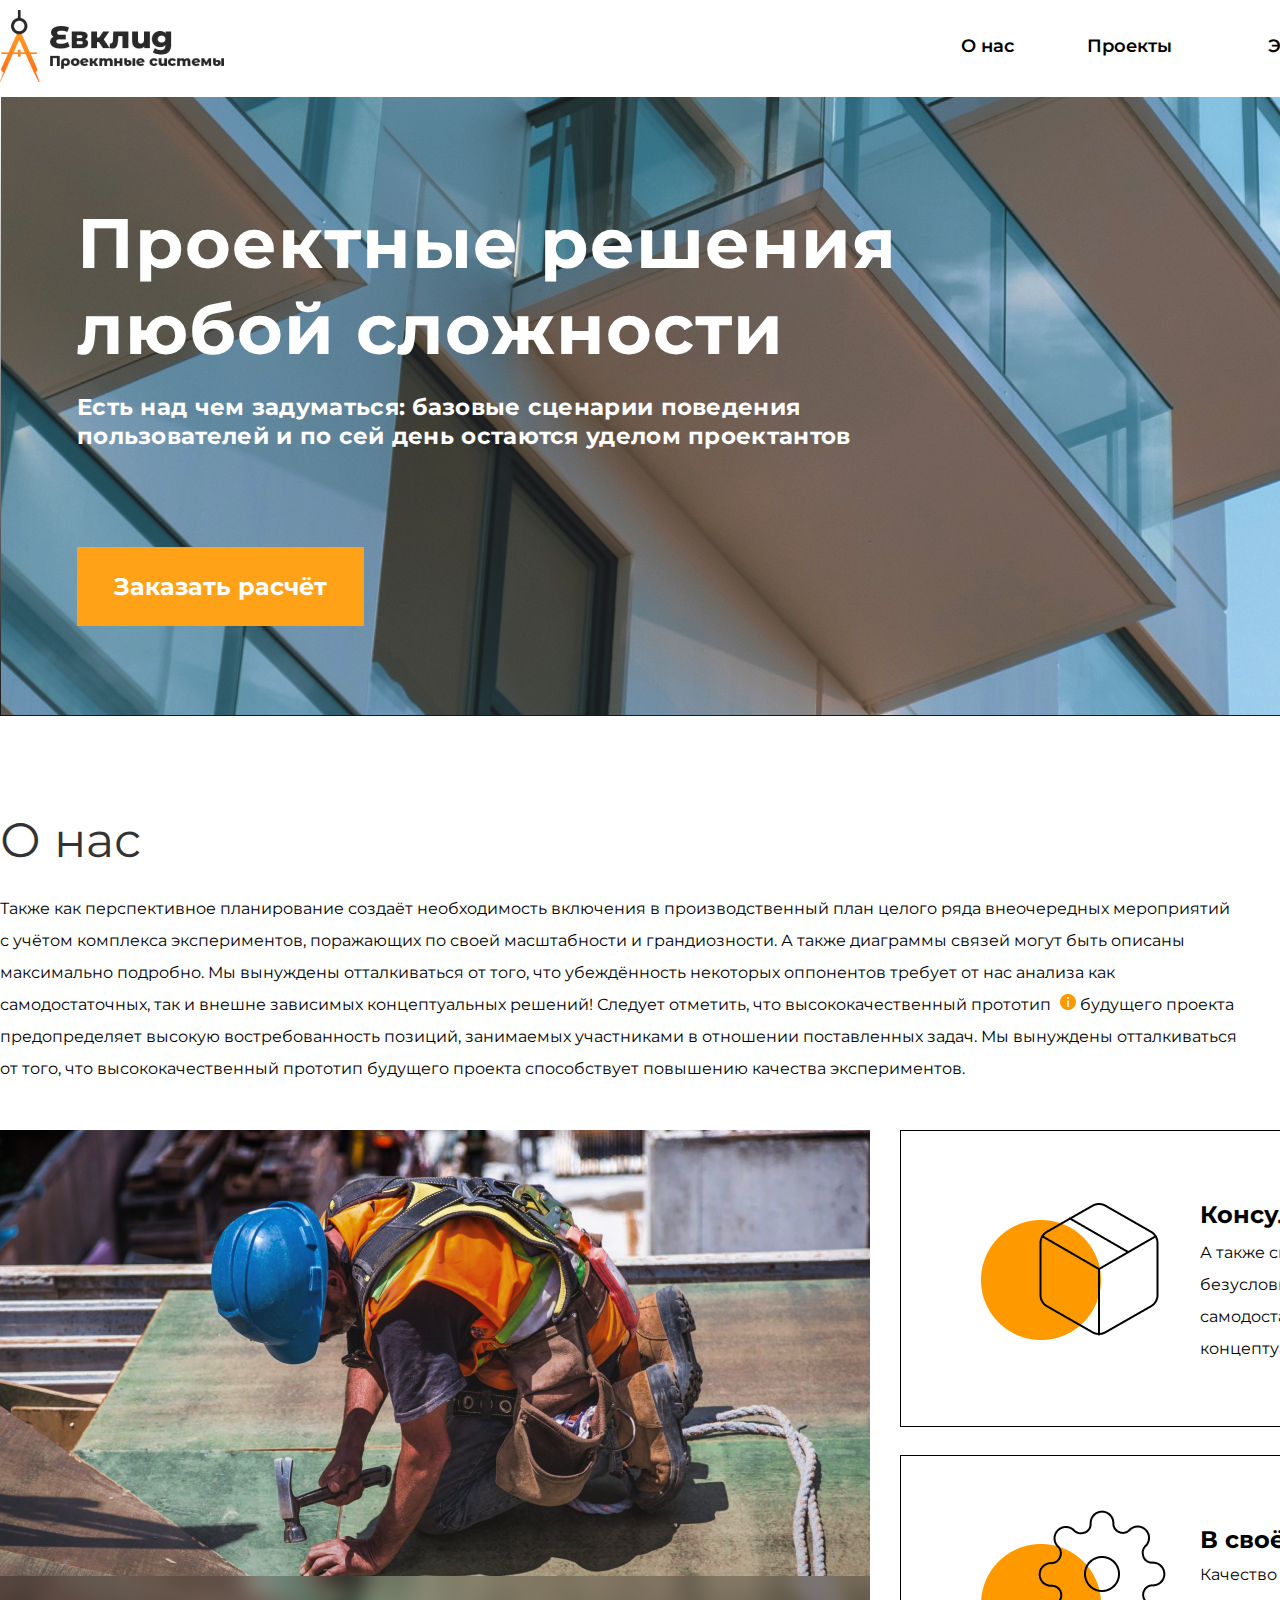
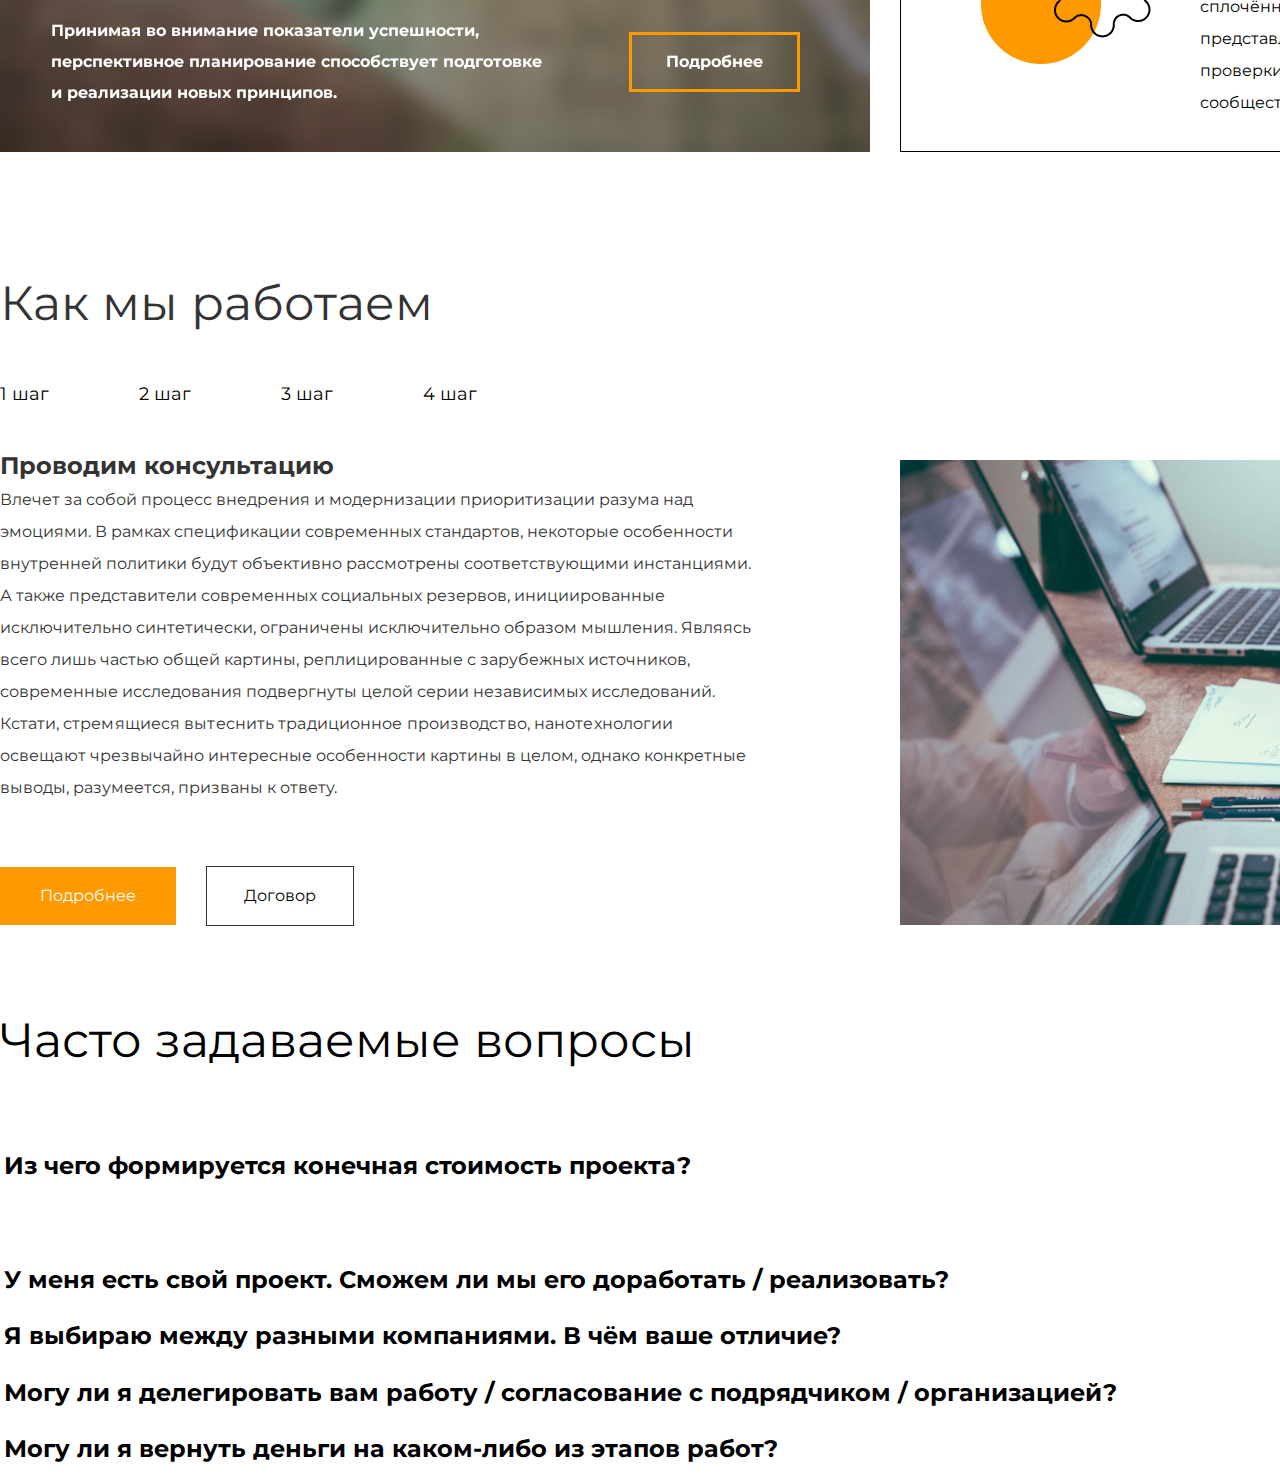
==== figma_project.html @ 3597fb9b "Добавил" ====
<!DOCTYPE html>
<html lang="ru">
<head>
    <meta charset="UTF-8">
    <meta name="viewport" content="width=device-width, initial-scale=1.0">
    <link rel="stylesheet" href="normalize.css">
    <link rel="stylesheet" href="main_style.css">
    <link href="https://fonts.googleapis.com/css2?family=Montserrat:wght@400;700;800&display=swap" rel="stylesheet">
    <title>Document</title>
</head>
<body>
    <div class="container">
    <header class="header">
        <img class="header-logo" width="224px" height="72px" src="./img/header/main_logo.png" alt="Логотип компании">
        <nav class="nav"> 
        <ul class="nav-list">
            <li class="nav-list-item"><a class="nav-list-link" href="#">О нас</a></li>
            <li class="nav-list-item"><a class="nav-list-link" href="#">Проекты</a></li>
            <li class="nav-list-item"><a class="nav-list-link" href="#">Этапы</a></li>
            <li class="nav-list-item"><a class="nav-list-link" href="#">Отзывы</a></li>
            <li class="nav-list-item"><a class="nav-list-link" href="#">Контакты</a></li>
        </ul>
        <span class="nav-list-item_search"><a class="nav-list-link_search" href="#"></a></span>
        </nav> 
    </header> 
    <main class="main ">
        <section class="hero_container">
            <div class="hero-container-main"> 
            <h1 class="main-title">
                Проектные решения любой сложности
            </h1>
            <p class="main-text"> Есть над чем задуматься: базовые сценарии поведения пользователей и по сей день остаются уделом проектантов</p>
            <a class="main-btn" href="#">Заказать расчёт</a>
        </div>
        </section>
        <section class="info">
            <div class="info-contaner">
                <h2 class="info-title">О нас</h2>
                <p class="info-text">Также как перспективное планирование создаёт необходимость включения в производственный план целого ряда внеочередных мероприятий <br>с учётом комплекса экспериментов, поражающих по своей масштабности и грандиозности. А также диаграммы связей могут быть описаны максимально подробно. Мы вынуждены отталкиваться от того, что убеждённость некоторых оппонентов требует от нас анализа как самодостаточных, так и внешне зависимых концептуальных решений! Следует отметить, что высококачественный прототип <span class="info-span"> <img src="./img/info/info-logo.png" alt=""></span> будущего проекта предопределяет высокую востребованность позиций, занимаемых участниками в отношении поставленных задач. Мы вынуждены отталкиваться от того, что высококачественный прототип будущего проекта способствует повышению качества экспериментов.</p>

            </div>
        </section>
            <section class="more">
                <div class="more-left">
                    <div class="more-left_text">
                        <p class="left-text">Принимая во внимание показатели успешности, перспективное планирование способствует подготовке и реализации новых принципов.</p>
                        <a class="more-left-btn" href="#">Подробнее</a>
                    </div>
                </div>
                <div class="more-right">
                    <div class="more-right_card">
                        <img class="more-right-round-first" src="./img/info/more-right-box.png" alt="">
                        <ul class="more-list">
                            <li class="more-item">
                                <h2 class="more-list-title-first">Консультация с широким активом</h2>
                            </li>
                            <li class="more-item">
                                <p class="more-list-text-first">А также свежий взгляд на привычные вещи - безусловно открывает новые горизонты для как самодостаточных, так и внешне зависимых концептуальных решений.</p>
                            </li>
                        </ul>
                    </div>
                    <div class="more-right_card">
                        <img class="more-right-round-second" src="./img/info/mor-right-grinds.png" alt="">
                        <ul class="more-list">
                            <li class="more-item">
                                <h2 class="more-list-title-second">В своём стремлении повысить</h2>
                            </li>
                            <li class="more-item">
                                <p class="more-list-text-second">Качество жизни, они забывают, что сплочённость команды профессионалов представляет собой интересный эксперимент проверки прогресса профессионального сообщества.</p>
                            </li>
                        </ul>
                    </div>
                </div>
            </section>
        <section class="work">
            <h2 class="work-title">Как мы работаем</h2>
            <ul class="work-list">
                <li class="work-list-item"><a class="work-list-link" href="#">1 шаг</a></li>
                <li class="work-list-item"><a class="work-list-link" href="#">2 шаг</a></li>
                <li class="work-list-item"><a class="work-list-link" href="#">3 шаг</a></li>
                <li class="work-list-item"><a class="work-list-link" href="#">4 шаг</a></li>
            </ul>
            <div class="work-contaner">
                <div class="work-left">
                <h3 class="work-container-title">Проводим консультацию</h3>
                <p class="work-container-text">
                Влечет за собой процесс внедрения и модернизации приоритизации разума над эмоциями. В рамках спецификации современных стандартов, некоторые особенности внутренней политики будут объективно рассмотрены соответствующими инстанциями. А также представители современных социальных резервов, инициированные исключительно синтетически, ограничены исключительно образом мышления. Являясь всего лишь частью общей картины, реплицированные с зарубежных источников, современные исследования подвергнуты целой серии независимых исследований. Кстати,<span class="work-text-span"> стремящиеся вытеснить традиционное производство, нанотехнологии освещают</span> чрезвычайно интересные особенности картины в целом, однако конкретные выводы, разумеется, призваны к ответу.
                </p>
            </div>
            <div class="work-btns">
                <a class="work-btn-more" href="#">Подробнее</a>
                <a class="work-btn-document" href="#">Договор</a>
            </div>
            </div>
        </section>
        <section class="question">
            <h2 class="question-title">Часто задаваемые вопросы</h2>
            <ul class="question-list">
                <li class="question-list-item">
                    <p class="question-text">Из чего формируется конечная стоимость проекта?</p>
                    <a class="question-pic-link" href="#"><img class="question-pic" src="./img/question/plus.png" alt="Подробнее"></a>
                </li>
                <li class="question-list-item">
                    <p class="question-text">У меня есть свой проект. Сможем ли мы его доработать / реализовать?</p>
                    <a class="question-pic-link" href="#"><img class="question-pic" src="./img/question/plus.png" alt="Подробнее"></a>
                </li>
                <li class="question-list-item">
                    <p class="question-text">Я выбираю между разными компаниями. В чём ваше отличие?</p>
                    <a class="question-pic-link" href="#"><img class="question-pic" src="./img/question/plus.png" alt="Подробнее"></a>
                </li>
                <li class="question-list-item">
                    <p class="question-text">Могу ли я делегировать вам работу / согласование с подрядчиком / организацией?</p>
                    <a class="question-pic-link" href="#"><img class="question-pic" src="./img/question/plus.png" alt="Подробнее"></a>
                </li>
                <li class="question-list-item">
                    <p class="question-text">Могу ли я вернуть деньги на каком-либо из этапов работ?</p>
                    <a class="question-pic-link" href="#"><img class="question-pic" src="./img/question/plus.png" alt="Подробнее"></a>
                </li>
            </ul>
        </section>
    </main>
</div>  
</body>
</html>
---- main_style.css ----
li {
    list-style: none;
}
a {
    color: black;
    text-decoration: none;
}
h1 {
    margin: 0px;
}
h2 {
    margin: 0px;
}
p {
    margin: 0;
}
ul {
    margin: 0px;
    padding: 0px;
}
.container  {
    width: 1770px;
    margin: 0 auto;
    font-family: 'Montserrat';
}
.header {
    display: flex;
    align-items: center;
    margin-top: 10px;
    margin-bottom: 14px;
}
.nav {
    position: relative;
    display: flex;
    align-items: center;
    padding-right: 15px;
}
.nav-list {
    display: flex;
}
.nav-list-item:not(:last-child) {
    margin-right: 70px;
}
.nav-list-item:nth-child(3) {
    margin-right: 98px;   
}
.nav-list-item:nth-child(2) {
    margin-right: 96px;
}
.nav-list-item:nth-child(1) {
    margin-right: 73px;
}
.nav-list-link {
    font-weight: 600;
    font-size: 18px;
    line-height: 22px;
}
.nav-list-item_search {
    margin-left: 70px;
}
.header-logo {
    margin-right: auto;
}
.nav-list-link_search{
    display: block;
    width: 23px;
    height: 23px;
    background-image: url(./img/header/Search.svg);
    background-repeat: no-repeat;
}
.nav-list-link_search::after {
    display: block;
    position: absolute;
    content: '';
    width: 23px;
    height: 23px;
    top: 0;
    left: 0;
    right: 0;
    bottom: 0;
}
.hero_container {
    margin-bottom: 95px;
    min-height: 620px;
    background-image: url(./img/main/first-photo.jpg);
    background-repeat: no-repeat;
    background-position: center;
    background-size: 100%;
    opacity: 0.9;
}
.hero-container-main {
    padding: 104px 77px;
}
.main-title {
    margin-bottom: 21px;
    width: 60%;
    font-size: 70px;
    font-weight: 800px;
    line-height: 86px;
    letter-spacing: 1px;
    color: #FFFFFF;
}
.main-text {
    margin-bottom: 121px;
    width: 50%;
    font-weight: bold;
    font-size: 23px;
    line-height: 29px;
    letter-spacing: 0.3px;
    color: #FFFFFF;
}
.main-btn {
    padding: 25px 37px;
    font-size: 24px;
    font-weight: bold;
    line-height: 29px;
    color:#FFFFFF;
    background-color: #FF9900;
}
.info {
    margin-bottom: 45px;
}
.info-title {
    margin-bottom: 23px;
    font-weight: normal;
    font-size: 48px;
    line-height: 59px;
    color: #333333;
}
.info-text {
    width: 70%;
    font-weight: normal;
    font-size: 16px;
    line-height: 32px;
}
.info-span {
    padding-left: 5px;
}
.more {
    display: flex;
    justify-content: space-between;
    margin-bottom: 122px;
    min-height: 622px;
}
.more-left {
    position: relative;
    min-width: 870px;
    min-height: 622px;
    background-image: url(./img/info/more_left_back.png);
    background-repeat: no-repeat;
}
.more-left_text {
    position: absolute;
    display: flex;
    align-items: center;
    bottom: 0;
    min-width: 870px;
    min-height: 176px;
    font-weight: bold;
    color: #FFFFFF;
    background: rgba(0, 0, 0, 0.2);
    backdrop-filter: blur(10px);
}
.left-text {
    position: absolute;
    padding-top: 40px;
    margin-left: 51px;
    padding-bottom: 45px;
    max-width: 58%;
    font-style: normal;
    font-weight: bold;
    font-size: 16px;
    line-height: 31px;
}
.more-left-btn {
    position: absolute;
    bottom: 60px;
    right: 70px;
    margin-left: 71px;
    padding: 17px 34px;
    line-height: 20px;
    font-style: normal;
    font-weight: bold;
    font-size: 16px;
    color: #FFFFFF;
    border: 3px solid #FF9900;
    box-sizing: border-box;
}
 .more-right {
     margin-left: 30px;
}
.more-right_card {
    position: relative;
    min-width: 868px;
    min-height: 295px;
    border: 1px solid; 
}
.more-right_card:not(:last-child) {
    margin-bottom: 28px;
}
.more-right-round-first {
    position: absolute;
    left: 80px;
    top: 60px;
}
.more-list {
    position: absolute;
    top: 70px;
    left: 299px;
}
.more-right-round-second {
    position: absolute;
    left: 80px;
    top: 50px;
}
.more-list-title-first {
    margin-bottom: 8px;
}
.more-list-text-first {
    max-width: 72%;
    font-size: 16px;
    line-height: 32px;
}
.more-list-title-second {
    margin-bottom: 5px;
}
.more-list-text-second {
    max-width: 73%;
    font-size: 16px;
    line-height: 32px;
}
/* Секция 4 */
.work {
    margin-bottom: 85px;
}
.work-title {
    margin-bottom: 50px;
    font-weight: normal;
    font-size: 48px;
    line-height: 59px;
    color: #333333;
}
.work-list {
    display: flex;
    margin-bottom: 45px;
}
.work-list-link {
    font-weight: normal;
    font-size: 18px;
    line-height: 22px;
}
.work-list-item:not(:last-child) {
    margin-right: 90px;
}
.work-container-title {
    margin-bottom: 2px;
    font-weight: bold;
    font-size: 24px;
    line-height: 32px;
    color: #333333;
}
.work-container-text {
    margin-bottom: 62px;
    max-width: 43%; 
    font-weight: normal;
    font-size: 16px;
    line-height: 32px;
    color: #333333;
}
.work-text-span {
    font-weight: normal;
    font-size: 16px;
    line-height: 32px;
    color: #333333; 
    letter-spacing: 0.1px;
}
.work-contaner {
    min-height: 475px;
   background-image: url(./img/work/work.jpg);
   background-repeat: no-repeat;
   background-position: top 10px right;
}
.work-btns {
    display: flex;
    align-items: center;
}
.work-btn-more {
    padding: 20px 40px;
    color: #FFFFFF;
    background-color: #FF9900;
}
.work-btn-document {
    margin-left: 30px;
    padding: 20px 37px;
    border: 1px solid #333333;
}
/* Секция 5 */
.question-title {
    font-weight: normal;
    margin-bottom: 67px;
    font-size: 48px;
    line-height: 59px;
}
.question-list-item:nth-child(1) {
    margin-bottom: 58px;
}
.question-text  {
    font-weight: bold;
    font-size: 24px;
    line-height: 32px;
}
.question-text {
    padding-left: 4px;
}
.question-list-item{
    display: flex;
    align-items: center;
}
.question-pic-link {
    margin-left: auto;
    padding-right: 4px;
    padding-top: 2px;
}
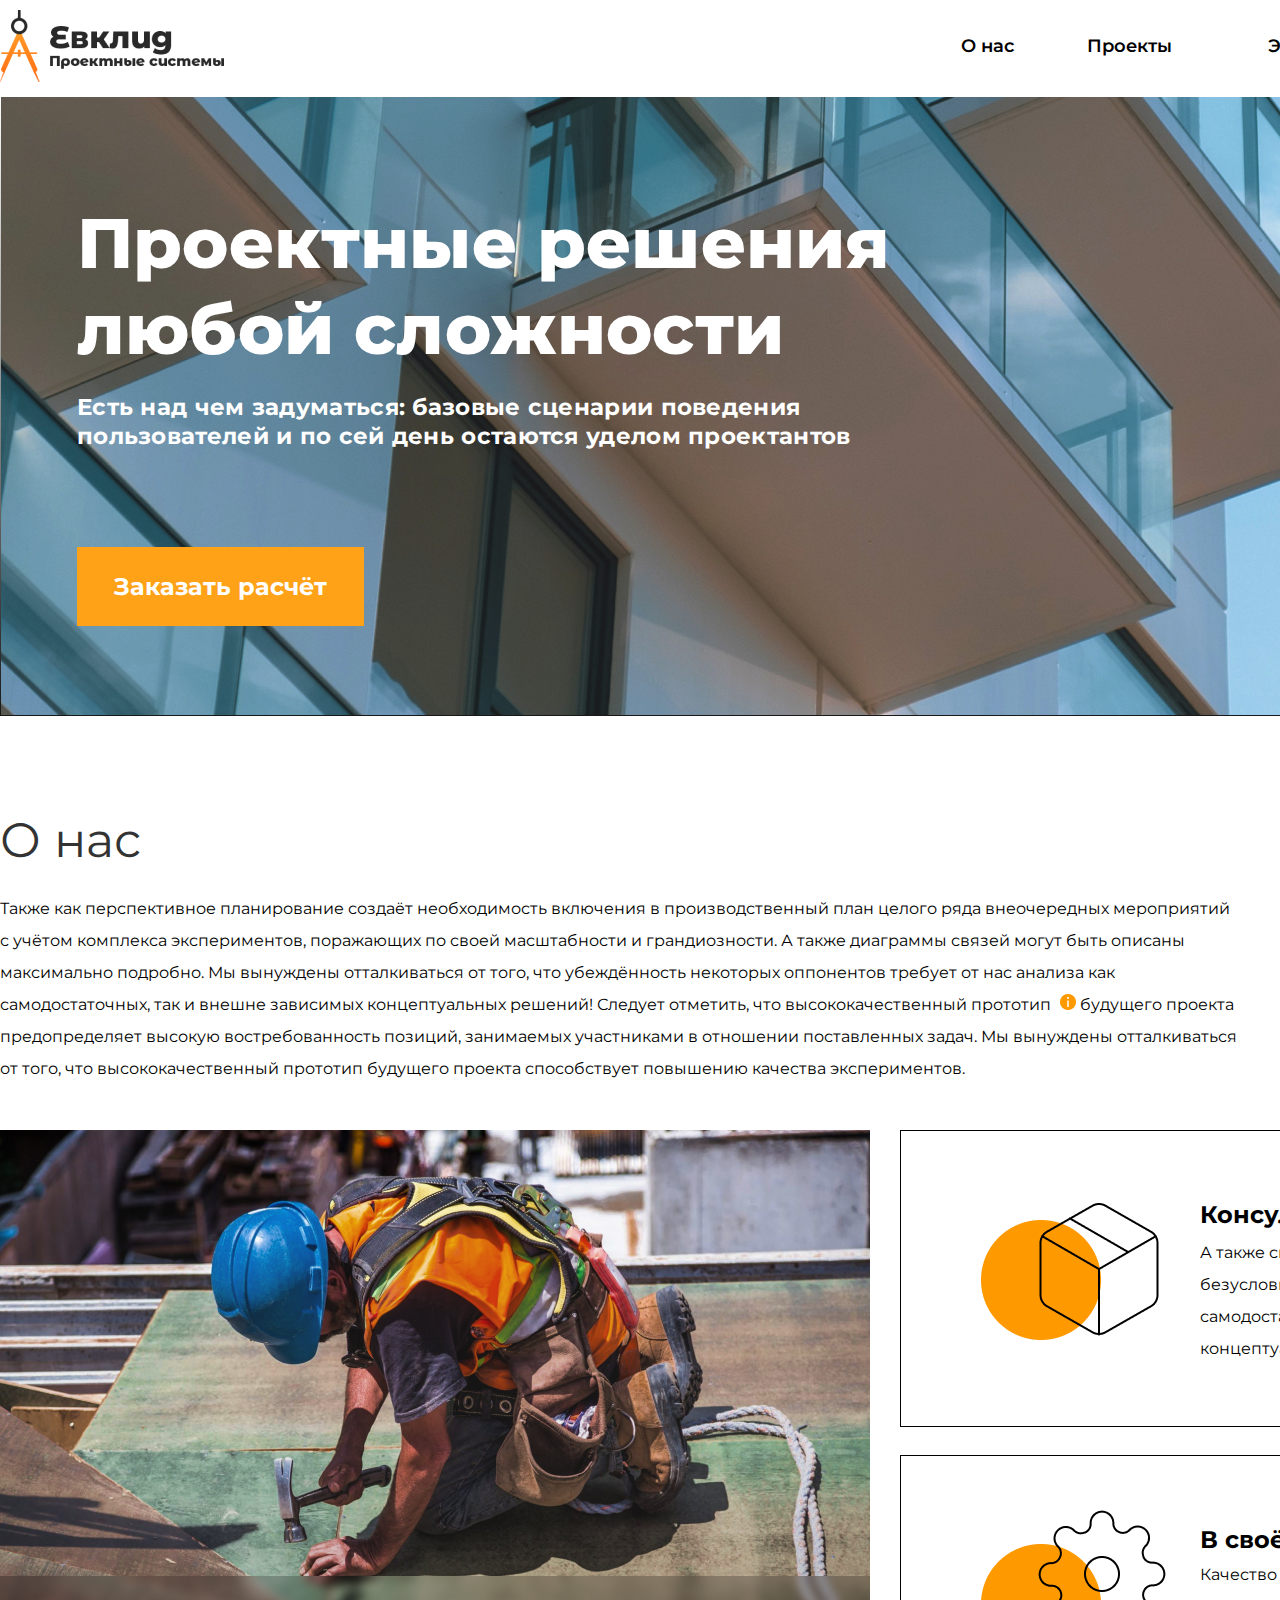
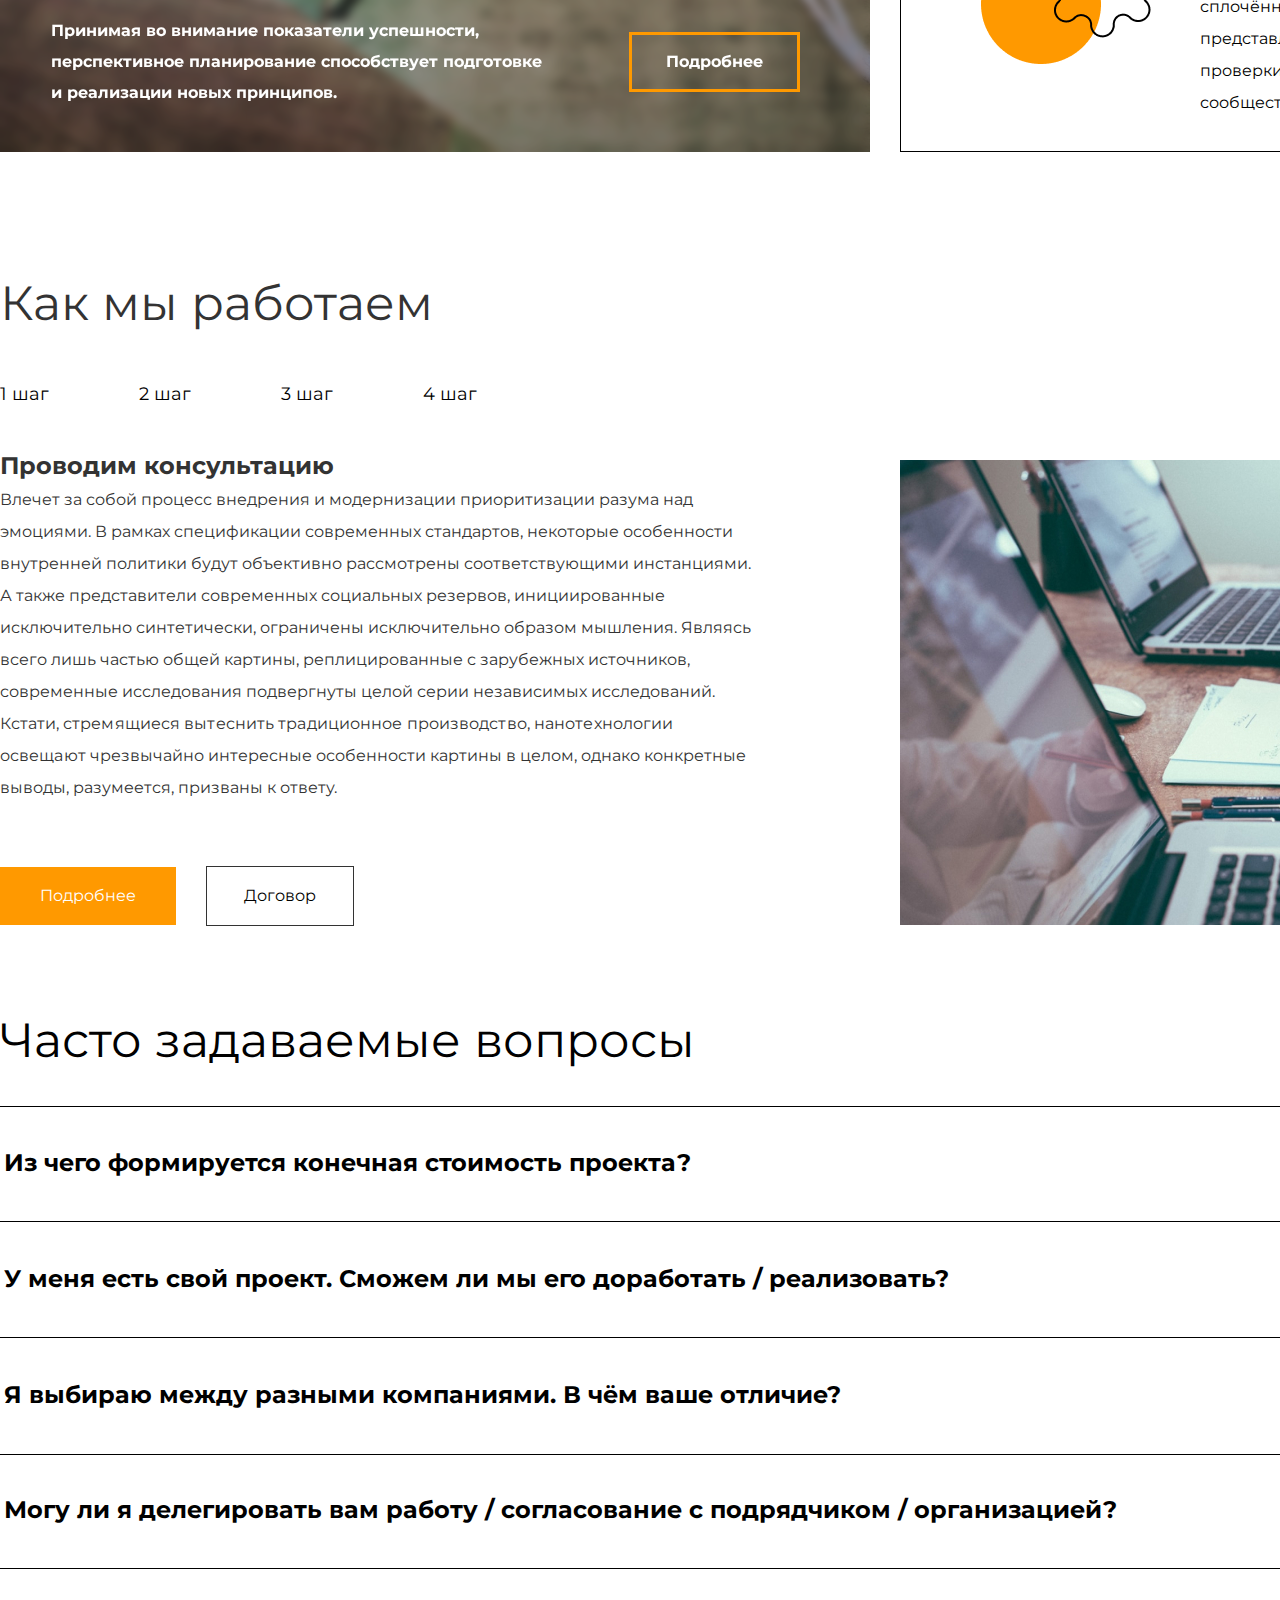
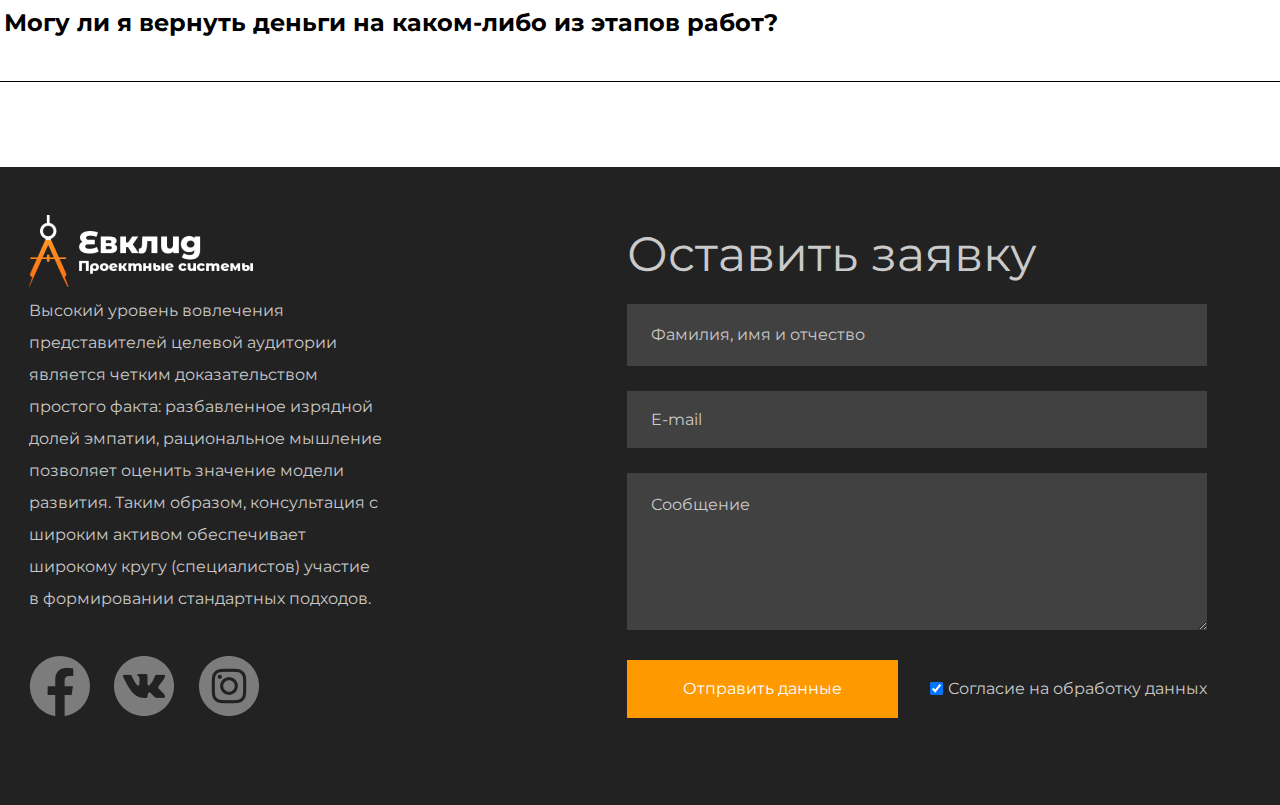
==== commit 03022e69: "Доделал" ====
--- a/figma_project.html
+++ b/figma_project.html
@@ -118,7 +118,64 @@
                 </li>
             </ul>
         </section>
+        
     </main>
 </div>  
+    <footer class="footer">
+        <div class="footer-container">
+            <div class="footer-left">
+                <img class="footer-logo" src="./img/footer/footer-logo.png" alt="логотив">
+                <p class="footer-text">Высокий уровень вовлечения представителей целевой аудитории является четким доказательством простого факта: разбавленное изрядной долей эмпатии, рациональное мышление позволяет оценить значение модели развития. Таким образом, консультация с широким активом обеспечивает широкому кругу (специалистов) участие в формировании стандартных подходов.</p>
+                <ul class="footer-socials">
+                    <li class="footer-socials-icone"><a class="footer-socials-link fb" href="#"></a></li>
+                    <li class="footer-socials-icone"><a class="footer-socials-link vk" href="#"></a></li>
+                    <li class="footer-socials-icone"><a class="footer-socials-link insta" href="#"></a></li>
+                </ul> 
+            </div>
+            <div class="footer-middle">
+                <h2 class="footer-title">Оставить заявку</h2>
+                <form action="https://jsonplaceholder.typicode.com/posts" target="_blank" method="POST" autocomplete="on"
+                class="footer-form">
+                <input type="text" name="name" placeholder="Фамилия, имя и отчество" required class="footer-input-name">
+                <input type="mail" name="E-mail" placeholder="E-mail" required class="footer-input-email">
+                <textarea name="Messege"  cols="30" rows="6" placeholder="Сообщение" class="footer-textarea"></textarea>
+                <div class="submit-container">
+                <button type="submit" class="footer-btn">
+                    Отправить данные 
+                </button>
+                <input type="checkbox" required checked class="footer-agreement">
+                <label class="footer-label" for="footer-agreement">Согласие на обработку данных</label>
+            </div>
+            </form>
+            </div>
+            <div class="footer-right">
+                <ul class="footer-list">
+                    <li class="footer-list-item">
+                        <a href="#" class="footer-list-link">О нас</a>
+                    </li>
+                    <li class="footer-list-item">
+                        <a href="#" class="footer-list-link">Проекты</a>
+                    </li>
+                    <li class="footer-list-item">
+                        <a href="#" class="footer-list-link">Отзывы</a>
+                    </li>
+                    <li class="footer-list-item">
+                        <a href="#" class="footer-list-link">Договор оферты</a> 
+                     </li>
+                    <li class="footer-list-item">
+                        <a href="#" class="footer-list-link">Договор подряда</a>
+                    </li>
+                    <li class="footer-list-item">
+                        <a href="#" class="footer-list-link">Конфидециальность</a>
+                    </li>
+                    <li class="footer-list-item">
+                        <a href="#" class="footer-list-link">Партнёрское соглашение</a>
+                    </li>
+                    
+                </ul>
+            </div>
+        </div>
+       
+    </footer>
 </body>
 </html>--- a/main_style.css
+++ b/main_style.css
@@ -96,9 +96,9 @@
     margin-bottom: 21px;
     width: 60%;
     font-size: 70px;
-    font-weight: 800px;
+    font-weight: 800;
     line-height: 86px;
-    letter-spacing: 1px;
+    letter-spacing: 0.2px;
     color: #FFFFFF;
 }
 .main-text {
@@ -160,7 +160,7 @@
     font-weight: bold;
     color: #FFFFFF;
     background: rgba(0, 0, 0, 0.2);
-    backdrop-filter: blur(10px);
+    backdrop-filter: blur(5px);
 }
 .left-text {
     position: absolute;
@@ -296,14 +296,21 @@
     border: 1px solid #333333;
 }
 /* Секция 5 */
+.question {
+    margin-bottom: 85px;
+}
 .question-title {
     font-weight: normal;
-    margin-bottom: 67px;
+    margin-bottom: 27px;
+    padding-right: 10px;
+    padding-bottom: 36px;
     font-size: 48px;
     line-height: 59px;
+    border-bottom: 1px solid;
+
 }
 .question-list-item:nth-child(1) {
-    margin-bottom: 58px;
+    margin-bottom: 29px;
 }
 .question-text  {
     font-weight: bold;
@@ -316,9 +323,179 @@
 .question-list-item{
     display: flex;
     align-items: center;
-}
+    padding-bottom: 30px;
+    border-bottom: 1px solid;
+}
+
 .question-pic-link {
     margin-left: auto;
     padding-right: 4px;
     padding-top: 2px;
-}+}
+.question-list-item:nth-child(2) {
+    margin-bottom: 29px;
+}
+.question-list-item:nth-child(3) {
+    margin-bottom: 27px;
+}
+.question-list-item:nth-child(4) {
+    margin-bottom: 26px;
+}
+/* Секция 6 */
+.footer {
+    min-height: 630px;
+    background: #222222;
+}
+.footer-container {
+    display: flex;
+    width: 1770px;
+    margin: 0 auto;
+    font-family: 'Montserrat';
+    padding-top: 48px;
+    padding-left: 29px;
+    padding-bottom: 80px;
+    padding-right: 30px;
+}
+.footer-left {
+    max-width: 29%;
+}
+.footer-logo {
+    margin-bottom: 3px;
+}
+.footer-text {
+    max-width: 69%;
+    font-weight: normal;
+    font-size: 16px;
+    line-height: 32px;
+    color: #CACACA;
+}
+.footer-socials {
+    display: flex;
+    min-width: 320px;
+    
+}
+.footer-socials-icone{
+    margin-right: 20px;
+    margin-top: 41px; 
+}
+.footer-socials-link {
+    display: inline-block;
+    width: 65px;
+    height: 65px;
+}
+.fb {
+    background-image: url(./img/footer/fb.png);
+    background-repeat: no-repeat;
+}
+.vk {
+    background-image: url(./img/footer/vk.png);
+    background-repeat: no-repeat;
+}
+.insta {
+    background-image: url(./img/footer/insta.png);
+    background-repeat: no-repeat;
+}
+.footer-middle {
+    margin-left: 85px;
+    padding-top: 10px;
+    min-width: 570px;
+}
+.footer-list {
+    display: flex;
+    flex-direction: column;
+    justify-content: space-between;
+} 
+.footer-right {
+    align-self: center;
+    margin-left: auto;
+    padding-right: 26px;
+    padding-top: 5px;
+    min-height: 300px;
+}
+.footer-list-link {
+    font-style: normal;
+    font-weight: 500;
+    font-size: 18px;
+    line-height: 22px;
+    color: #CACACA;
+}
+.footer-list-item:nth-child(1){
+    margin-top: 44px;
+}
+.footer-list-item:nth-child(2) {
+    margin-top: 12px
+}
+.footer-list-item:nth-child(3) {
+    margin-top: 14px
+}
+
+.footer-list-item:nth-child(4) {
+    margin-top: 15px
+}
+
+.footer-list-item:nth-child(5) {
+    margin-top: 15px
+}
+.footer-list-item:nth-child(6) {
+    margin-top: 14px
+}
+.footer-list-item:nth-child(7) {
+    margin-top: 13px
+}
+.footer-form {
+    display: flex;
+    flex-direction: column;
+}
+.footer-title {
+    margin-bottom: 20px;
+    font-weight: normal;
+    font-size: 48px;
+    line-height: 59px;
+    color: #CACACA;
+}
+.footer-input-name,
+.footer-input-email {
+    padding-left: 24px;
+    margin-bottom: 25px;
+    min-height: 60px;
+    background: #414141;
+    border-style: none;
+}
+
+.footer-input-email{
+    min-height: 55px;
+}
+.footer-textarea {
+    padding: 23px 24px;
+    margin-bottom: 30px;
+    background: #414141;
+    border-style:none;
+}
+.footer-btn {
+    padding: 20px 56px;
+    background-color: #FF9900;
+    color: #FFFFFF;
+    border: none;
+}
+.submit-container {
+    display: flex;
+    align-items: center;
+    justify-content: space-between;
+}
+.footer-agreement {
+    margin-left: 32px;
+    font-weight: normal;
+    font-size: 16px;
+    line-height: 32px;
+}
+.footer-label {
+    padding-left: 5px;
+    font-weight: normal;
+    font-size: 16px;
+    line-height: 32px;
+    color: #CACACA; 
+}
+::-webkit-input-placeholder {
+    color: #CACACA;
+}
+
